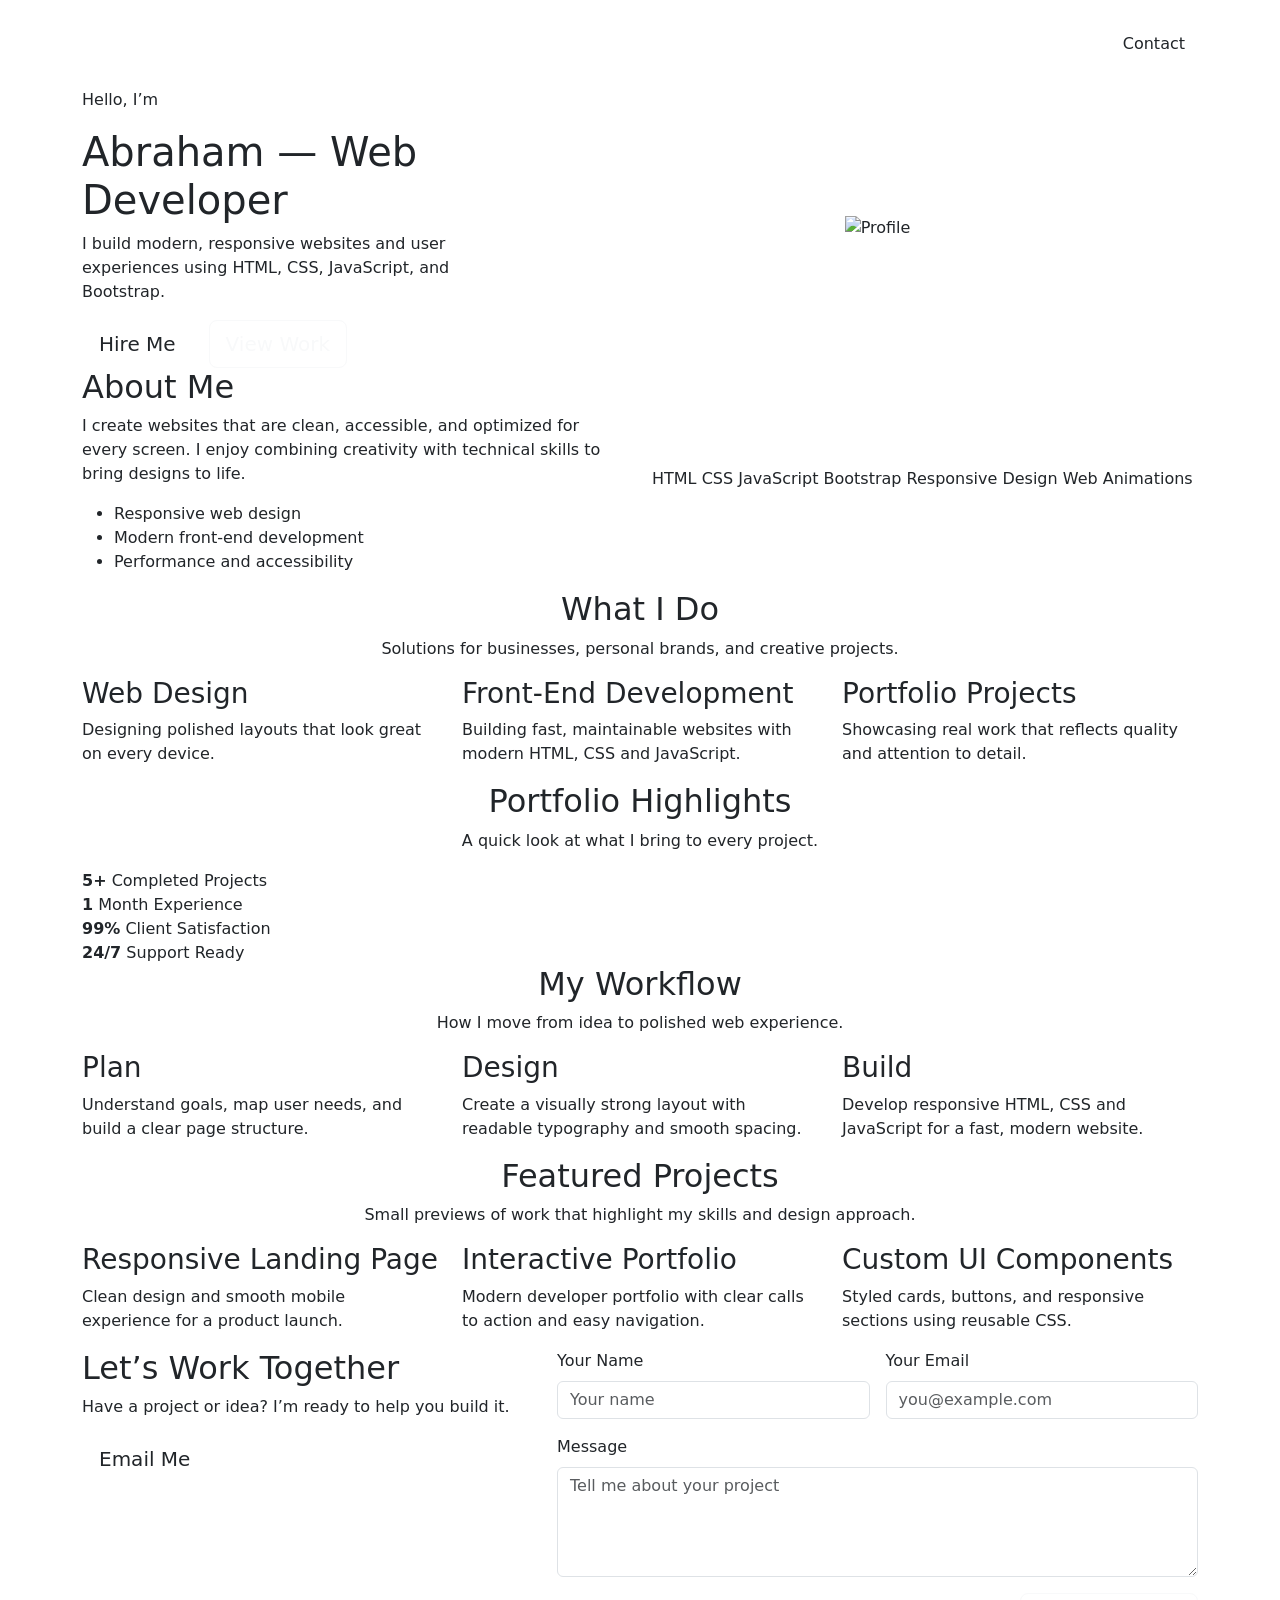
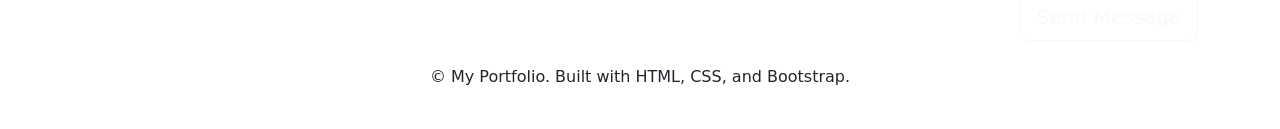
==== index.html @ f7778960 "Add files via upload" ====
<!DOCTYPE html>
<html lang="en">
<head>
    <meta charset="UTF-8">
    <meta name="viewport" content="width=device-width, initial-scale=1.0">
    <meta name="description" content="Portfolio of a web developer showcasing skills, projects, and contact information.">
    <title>Portfolio | Web Developer</title>
    <link rel="preconnect" href="https://fonts.googleapis.com">
    <link rel="preconnect" href="https://fonts.gstatic.com" crossorigin>
    <link href="https://fonts.googleapis.com/css2?family=Inter:wght@400;500;600;700&display=swap" rel="stylesheet">
    <link href="https://cdn.jsdelivr.net/npm/bootstrap@5.3.8/dist/css/bootstrap.min.css" rel="stylesheet">
    <link rel="stylesheet" href="style.css">
</head>
<body>
    <header class="site-header py-3">
        <nav class="navbar navbar-expand-md navbar-dark">
            <div class="container">
                <a class="brand navbar-brand" href="#home">My Portfolio</a>
                <button class="navbar-toggler" type="button" data-bs-toggle="collapse" data-bs-target="#navMenu" aria-controls="navMenu" aria-expanded="false" aria-label="Toggle navigation">
                    <span class="navbar-toggler-icon"></span>
                </button>
                <div class="collapse navbar-collapse" id="navMenu">
                    <div class="navbar-nav ms-auto align-items-center gap-3">
                        <a class="nav-link" href="#home">Home</a>
                        <a class="nav-link" href="#about">About</a>
                        <a class="nav-link" href="#services">Services</a>
                        <a class="nav-link" href="#projects">Projects</a>
                        <a class="nav-link" href="#contact">Contact</a>
                        <a class="btn btn-custom d-none d-md-inline-block" href="#contact">Contact</a>
                    </div>
                </div>
            </div>
        </nav>
    </header>

    <main>
        <section id="home" class="hero-section">
            <div class="container">
                <div class="row align-items-center gy-4">
                    <div class="col-lg-5 text-center text-lg-start">
                        <p class="eyebrow">Hello, I’m</p>
                        <h1>Abraham — Web Developer</h1>
                        <p class="hero-copy">I build modern, responsive websites and user experiences using HTML, CSS, JavaScript, and Bootstrap.</p>
                        <div class="hero-actions d-flex flex-column flex-sm-row gap-3">
                            <a class="btn btn-custom btn-lg" href="#contact">Hire Me</a>
                            <a class="btn btn-outline-light btn-lg" href="#projects">View Work</a>
                        </div>
                    </div>
                    <div class="col-lg-5 offset-lg-1 text-center">
                        <div class="hero-card mx-auto">
                            <img src="D:\MY DATA\My Qoutes\1000012765.jpg" alt="Profile" class="hero-image">
                        </div>
                    </div>
                </div>
            </div>
        </section>

        <section id="about" class="section section-about">
            <div class="container">
                <div class="row align-items-center gy-4">
                    <div class="col-md-6">
                        <h2>About Me</h2>
                        <p>I create websites that are clean, accessible, and optimized for every screen. I enjoy combining creativity with technical skills to bring designs to life.</p>
                        <ul class="about-list">
                            <li>Responsive web design</li>
                            <li>Modern front-end development</li>
                            <li>Performance and accessibility</li>
                        </ul>
                    </div>
                    <div class="col-md-6">
                        <div class="skill-grid">
                            <span class="skill-badge">HTML</span>
                            <span class="skill-badge">CSS</span>
                            <span class="skill-badge">JavaScript</span>
                            <span class="skill-badge">Bootstrap</span>
                            <span class="skill-badge">Responsive Design</span>
                            <span class="skill-badge">Web Animations</span>
                        </div>
                    </div>
                </div>
            </div>
        </section>

        <section id="services" class="section section-services">
            <div class="container">
                <div class="section-header text-center">
                    <h2>What I Do</h2>
                    <p>Solutions for businesses, personal brands, and creative projects.</p>
                </div>
                <div class="row gy-4">
                    <div class="col-md-4">
                        <div class="service-card">
                            <h3>Web Design</h3>
                            <p>Designing polished layouts that look great on every device.</p>
                        </div>
                    </div>
                    <div class="col-md-4">
                        <div class="service-card">
                            <h3>Front-End Development</h3>
                            <p>Building fast, maintainable websites with modern HTML, CSS and JavaScript.</p>
                        </div>
                    </div>
                    <div class="col-md-4">
                        <div class="service-card">
                            <h3>Portfolio Projects</h3>
                            <p>Showcasing real work that reflects quality and attention to detail.</p>
                        </div>
                    </div>
                </div>
            </div>
        </section>

        <section id="stats" class="section section-stats">
            <div class="container">
                <div class="section-header text-center">
                    <h2>Portfolio Highlights</h2>
                    <p>A quick look at what I bring to every project.</p>
                </div>
                <div class="stat-grid">
                    <div class="stat-card">
                        <strong>5+</strong>
                        <span>Completed Projects</span>
                    </div>
                    <div class="stat-card">
                        <strong>1</strong>
                        <span>Month Experience</span>
                    </div>
                    <div class="stat-card">
                        <strong>99%</strong>
                        <span>Client Satisfaction</span>
                    </div>
                    <div class="stat-card">
                        <strong>24/7</strong>
                        <span>Support Ready</span>
                    </div>
                </div>
            </div>
        </section>

        <section id="workflow" class="section section-workflow">
            <div class="container">
                <div class="section-header text-center">
                    <h2>My Workflow</h2>
                    <p>How I move from idea to polished web experience.</p>
                </div>
                <div class="row gy-4">
                    <div class="col-md-4">
                        <div class="workflow-card">
                            <h3>Plan</h3>
                            <p>Understand goals, map user needs, and build a clear page structure.</p>
                        </div>
                    </div>
                    <div class="col-md-4">
                        <div class="workflow-card">
                            <h3>Design</h3>
                            <p>Create a visually strong layout with readable typography and smooth spacing.</p>
                        </div>
                    </div>
                    <div class="col-md-4">
                        <div class="workflow-card">
                            <h3>Build</h3>
                            <p>Develop responsive HTML, CSS and JavaScript for a fast, modern website.</p>
                        </div>
                    </div>
                </div>
            </div>
        </section>

        <section id="projects" class="section section-projects">
            <div class="container">
                <div class="section-header text-center">
                    <h2>Featured Projects</h2>
                    <p>Small previews of work that highlight my skills and design approach.</p>
                </div>
                <div class="row gy-4">
                    <div class="col-md-4">
                        <div class="project-card">
                            <h3>Responsive Landing Page</h3>
                            <p>Clean design and smooth mobile experience for a product launch.</p>
                        </div>
                    </div>
                    <div class="col-md-4">
                        <div class="project-card">
                            <h3>Interactive Portfolio</h3>
                            <p>Modern developer portfolio with clear calls to action and easy navigation.</p>
                        </div>
                    </div>
                    <div class="col-md-4">
                        <div class="project-card">
                            <h3>Custom UI Components</h3>
                            <p>Styled cards, buttons, and responsive sections using reusable CSS.</p>
                        </div>
                    </div>
                </div>
            </div>
        </section>

        <section id="contact" class="section section-contact">
            <div class="container">
                <div class="row gy-4">
                    <div class="col-lg-5">
                        <div class="contact-panel">
                            <h2>Let’s Work Together</h2>
                            <p>Have a project or idea? I’m ready to help you build it.</p>
                            <a class="btn btn-custom btn-lg" href="mailto:rajaking11235@gmail.com">Email Me</a>
                        </div>
                    </div>
                    <div class="col-lg-7">
                        <form class="contact-form" id="contactForm">
                            <div class="row g-3">
                                <div class="col-md-6">
                                    <label class="form-label" for="name">Your Name</label>
                                    <input class="form-control" type="text" id="name" placeholder="Your name">
                                </div>
                                <div class="col-md-6">
                                    <label class="form-label" for="email">Your Email</label>
                                    <input class="form-control" type="email" id="email" placeholder="you@example.com">
                                </div>
                                <div class="col-12">
                                    <label class="form-label" for="message">Message</label>
                                    <textarea class="form-control" id="message" rows="4" placeholder="Tell me about your project"></textarea>
                                </div>
                                <div class="col-12 text-end">
                                    <button class="btn btn-outline-light btn-lg" type="submit">Send Message</button>
                                </div>
                            </div>
                        </form>
                    </div>
                </div>
            </div>
        </section>
    </main>

    <footer class="site-footer py-4">
        <div class="container text-center">
            <p>© <span id="year"></span> My Portfolio. Built with HTML, CSS, and Bootstrap.</p>
        </div>
    </footer>

    <script src="https://cdn.jsdelivr.net/npm/bootstrap@5.3.8/dist/js/bootstrap.bundle.min.js"></script>
    <script src="script.js"></script>
</body>
</html>
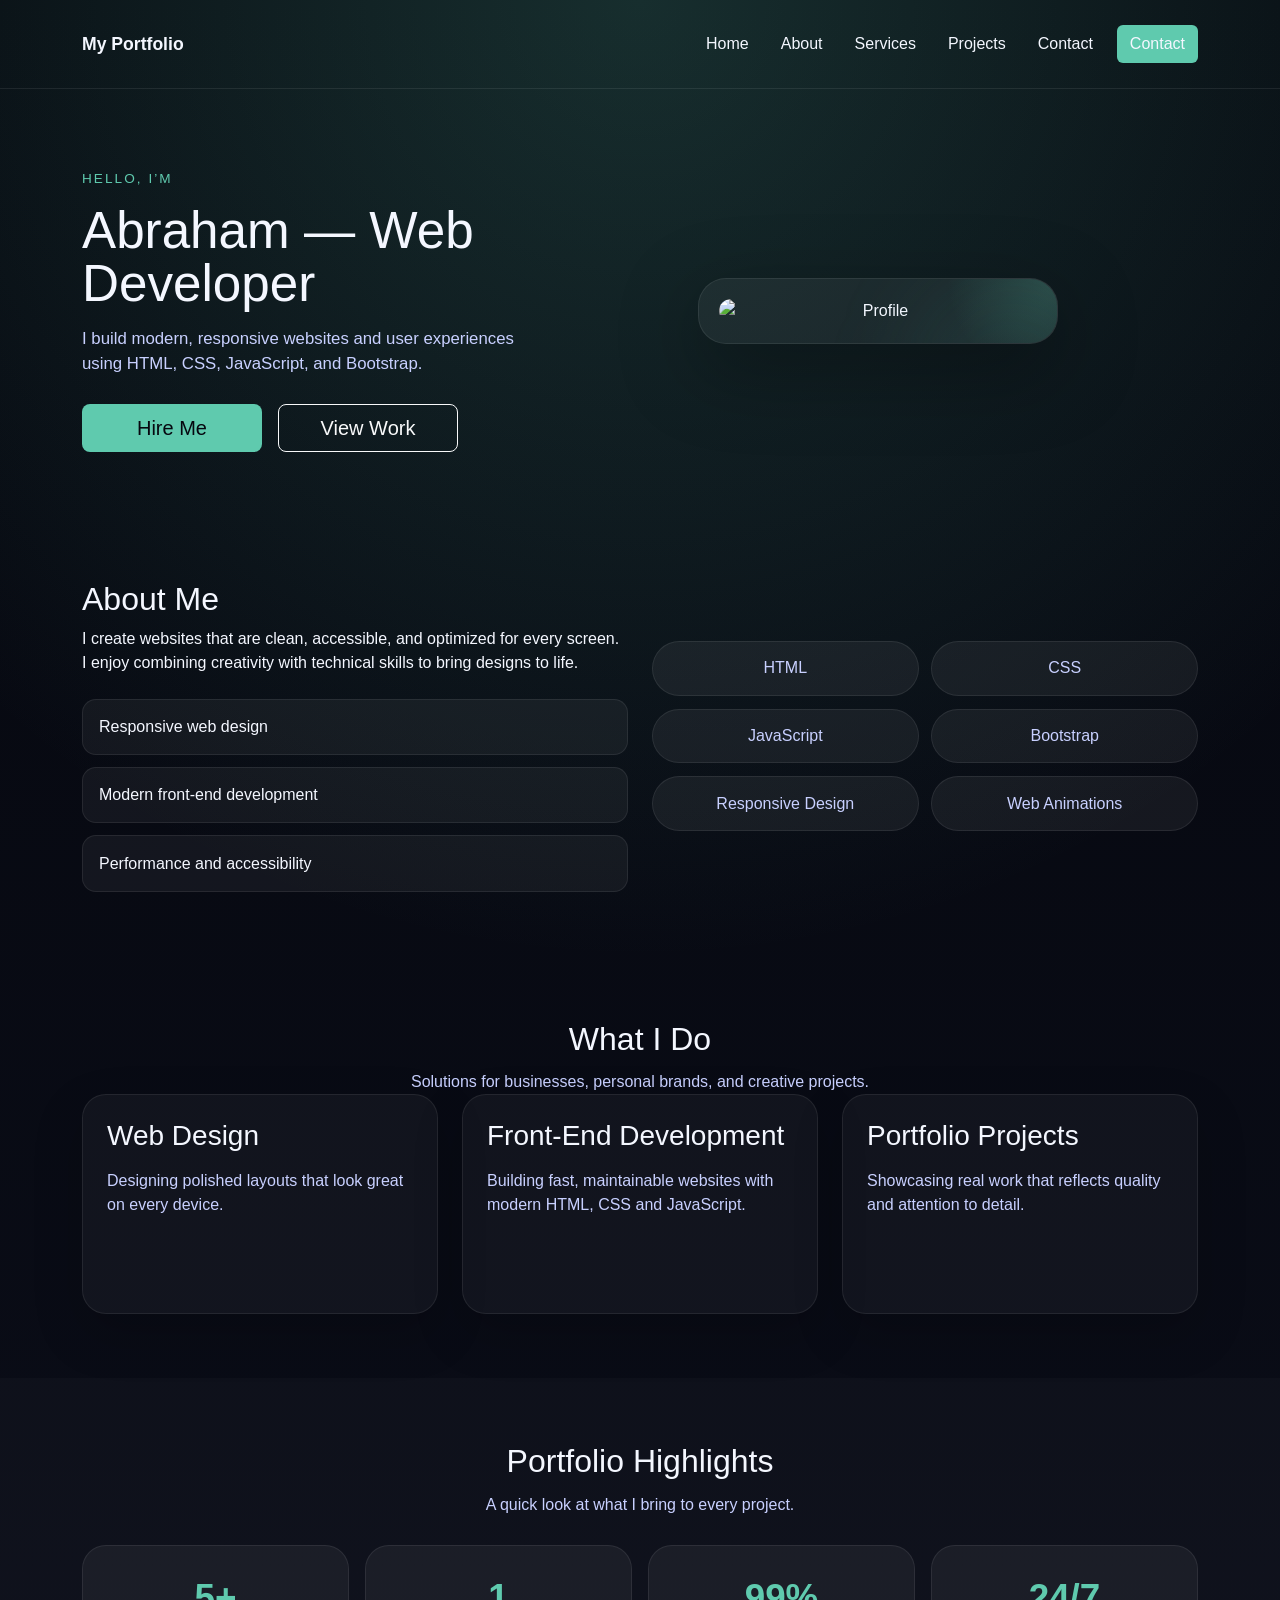
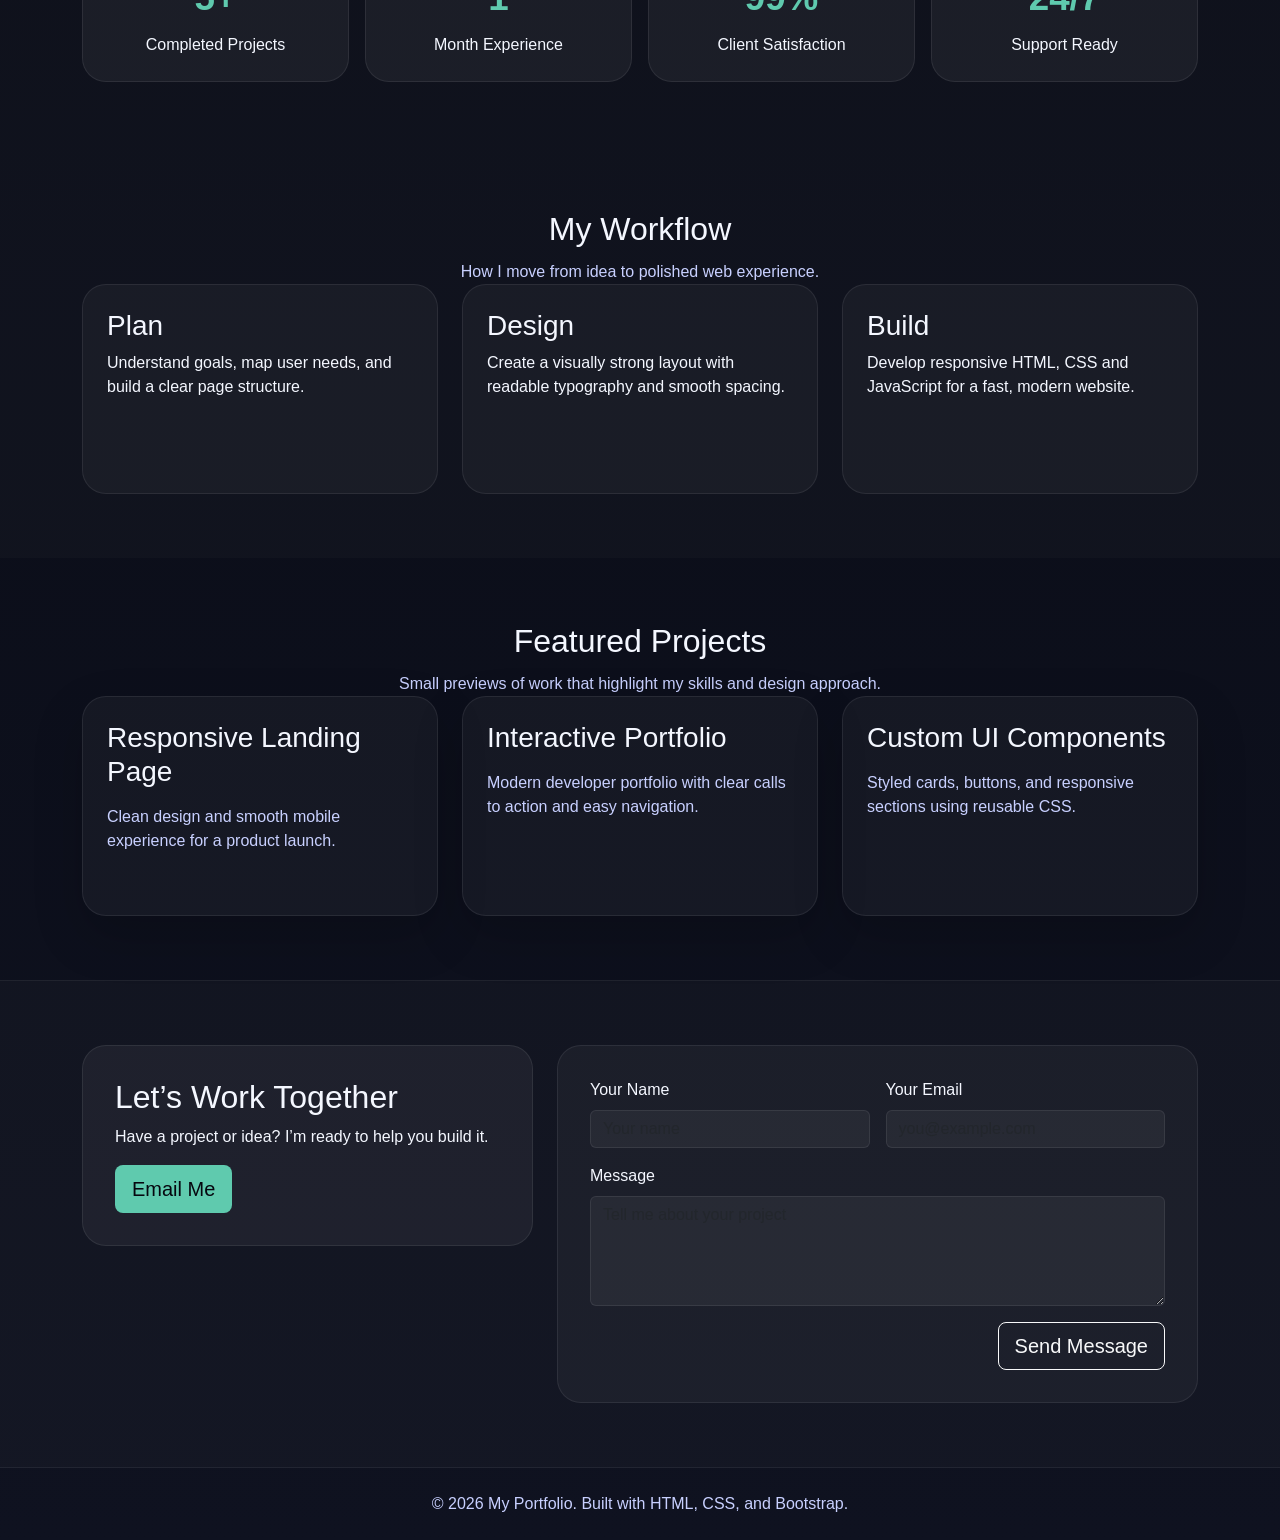
==== commit b032a627: "Add files via upload" ====
--- a/index.html
+++ b/index.html
@@ -48,7 +48,7 @@
                     </div>
                     <div class="col-lg-5 offset-lg-1 text-center">
                         <div class="hero-card mx-auto">
-                            <img src="D:\MY DATA\My Qoutes\1000012765.jpg" alt="Profile" class="hero-image">
+                            <img src="C:\Users\ABRAHIM\Documents\MY PROJECTS\EDITING\WEB\WEB\PortFolio\1000012765.jpg"alt="Profile" class="hero-image">
                         </div>
                     </div>
                 </div>
--- a/style.css
+++ b/style.css
@@ -0,0 +1,345 @@
+:root {
+    color-scheme: dark;
+    --bg: #06070f;
+    --surface: rgba(255, 255, 255, 0.05);
+    --primary: #5fcaae;
+    --primary-strong: #3db68d;
+    --text: #f4f7ff;
+    --muted: #c8d0ff;
+    --border: rgba(255, 255, 255, 0.08);
+    --shadow: 0 24px 80px rgba(0, 0, 0, 0.35);
+}
+
+* {
+    box-sizing: border-box;
+}
+
+body {
+    margin: 0;
+    font-family: 'Inter', sans-serif;
+    background: radial-gradient(circle at top, rgba(95, 202, 174, 0.2), transparent 30%),
+                linear-gradient(180deg, #05070e 0%, #0f1220 100%);
+    color: var(--text);
+}
+
+img {
+    max-width: 100%;
+    display: block;
+}
+
+.site-header {
+    border-bottom: 1px solid var(--border);
+}
+
+.brand {
+    font-weight: 700;
+    color: var(--text);
+    text-decoration: none;
+    font-size: 1.1rem;
+}
+
+.nav-menu a,
+.site-header .btn-custom {
+    color: var(--text);
+}
+
+.nav-menu a {
+    text-decoration: none;
+    font-weight: 500;
+    padding: 0.7rem 0.9rem;
+    transition: color 0.2s ease, transform 0.2s ease;
+}
+
+.nav-menu a:hover {
+    color: var(--primary);
+    transform: translateY(-1px);
+}
+
+.btn-custom {
+    background-color: var(--primary);
+    border-color: transparent;
+    color: #06070f;
+}
+
+.btn-custom:hover,
+.btn-outline-light:hover {
+    background-color: var(--primary-strong);
+    border-color: var(--primary-strong);
+    color: #06070f;
+}
+
+.hero-section {
+    padding: 5rem 0 4rem;
+}
+
+.eyebrow {
+    color: var(--primary);
+    letter-spacing: 0.15em;
+    text-transform: uppercase;
+    margin-bottom: 1rem;
+    font-size: 0.85rem;
+}
+
+.hero-section h1 {
+    font-size: clamp(2.7rem, 4vw, 4rem);
+    line-height: 1.02;
+    margin-bottom: 1rem;
+}
+
+.hero-copy {
+    color: var(--muted);
+    max-width: 38rem;
+    margin-bottom: 1.75rem;
+    font-size: 1.05rem;
+}
+
+.hero-actions .btn {
+    min-width: 180px;
+}
+
+.hero-card {
+    max-width: 360px;
+    margin: 0 auto;
+    padding: 1.25rem;
+    background: rgba(255, 255, 255, 0.05);
+    border: 1px solid var(--border);
+    border-radius: 28px;
+    box-shadow: var(--shadow);
+    position: relative;
+    overflow: hidden;
+}
+
+.hero-card::before {
+    content: "";
+    position: absolute;
+    inset: 0;
+    background: radial-gradient(circle at top right, rgba(95, 202, 174, 0.22), transparent 30%);
+    pointer-events: none;
+}
+
+.hero-card::after {
+    content: "";
+    position: absolute;
+    top: -20%;
+    right: -18%;
+    width: 220px;
+    height: 220px;
+    background: rgba(95, 202, 174, 0.08);
+    border-radius: 50%;
+    filter: blur(40px);
+}
+
+.hero-image {
+    border-radius: 24px;
+}
+
+.section {
+    padding: 4rem 0;
+}
+
+.section-stats,
+.section-workflow {
+    background: rgba(255, 255, 255, 0.02);
+}
+
+.stat-grid {
+    display: grid;
+    grid-template-columns: repeat(4, minmax(0, 1fr));
+    gap: 1rem;
+    margin-top: 1.75rem;
+}
+
+.stat-card {
+    padding: 1.5rem;
+    border-radius: 24px;
+    background: rgba(255, 255, 255, 0.05);
+    border: 1px solid rgba(255, 255, 255, 0.08);
+    text-align: center;
+}
+
+.stat-card strong {
+    display: block;
+    font-size: 2.3rem;
+    margin-bottom: 0.5rem;
+    color: var(--primary);
+}
+
+.workflow-card {
+    padding: 1.5rem;
+    border-radius: 24px;
+    background: rgba(255, 255, 255, 0.04);
+    border: 1px solid rgba(255, 255, 255, 0.08);
+    min-height: 210px;
+    transition: transform 0.25s ease, box-shadow 0.25s ease;
+}
+
+.workflow-card:hover {
+    transform: translateY(-6px);
+    box-shadow: 0 24px 60px rgba(0, 0, 0, 0.18);
+}
+
+.contact-panel {
+    padding: 2rem;
+    border-radius: 24px;
+    background: rgba(255, 255, 255, 0.05);
+    border: 1px solid rgba(255, 255, 255, 0.08);
+}
+
+.contact-form {
+    padding: 2rem;
+    border-radius: 24px;
+    background: rgba(255, 255, 255, 0.04);
+    border: 1px solid rgba(255, 255, 255, 0.08);
+}
+
+.contact-form .form-control {
+    background: rgba(255, 255, 255, 0.05);
+    border: 1px solid rgba(255, 255, 255, 0.08);
+    color: var(--text);
+}
+
+.contact-form .form-control:focus {
+    border-color: var(--primary);
+    box-shadow: 0 0 0 0.15rem rgba(95, 202, 174, 0.18);
+}
+
+.navbar-nav .nav-link {
+    color: var(--text);
+    font-weight: 500;
+}
+
+.navbar-nav .nav-link:hover,
+.navbar-nav .nav-link:focus {
+    color: var(--primary);
+}
+
+.navbar-dark .navbar-toggler-icon {
+    filter: invert(1);
+}
+
+@media (max-width: 991px) {
+    .stat-grid {
+        grid-template-columns: repeat(2, minmax(0, 1fr));
+    }
+}
+
+@media (max-width: 767px) {
+    .nav-menu {
+        display: none !important;
+    }
+
+    .site-header {
+        text-align: center;
+    }
+
+    .hero-actions {
+        justify-content: center;
+    }
+
+    .skill-grid {
+        grid-template-columns: 1fr;
+    }
+
+    .stat-grid {
+        grid-template-columns: 1fr;
+    }
+}
+
+
+.section-header h2 {
+    font-size: 2rem;
+    margin-bottom: 0.75rem;
+}
+
+.section-header p {
+    color: var(--muted);
+    max-width: 42rem;
+    margin: 0 auto;
+}
+
+.about-list {
+    list-style: none;
+    padding: 0;
+    margin: 1.5rem 0 0;
+    display: grid;
+    gap: 0.75rem;
+}
+
+.about-list li {
+    background: rgba(255, 255, 255, 0.05);
+    border: 1px solid var(--border);
+    padding: 0.95rem 1rem;
+    border-radius: 14px;
+}
+
+.skill-grid {
+    display: grid;
+    grid-template-columns: repeat(2, minmax(0, 1fr));
+    gap: 0.8rem;
+}
+
+.skill-badge {
+    display: inline-flex;
+    align-items: center;
+    justify-content: center;
+    padding: 0.9rem 1rem;
+    border-radius: 999px;
+    background: rgba(255, 255, 255, 0.06);
+    border: 1px solid var(--border);
+    color: var(--muted);
+    font-weight: 500;
+}
+
+.service-card,
+.project-card {
+    padding: 1.5rem;
+    border-radius: 24px;
+    background: rgba(255, 255, 255, 0.04);
+    border: 1px solid var(--border);
+    min-height: 220px;
+    box-shadow: 0 20px 50px rgba(0, 0, 0, 0.18);
+}
+
+.service-card h3,
+.project-card h3 {
+    margin-bottom: 1rem;
+}
+
+.service-card p,
+.project-card p {
+    color: var(--muted);
+}
+
+.section-contact {
+    background: rgba(255, 255, 255, 0.02);
+    border-top: 1px solid rgba(255, 255, 255, 0.06);
+}
+
+.site-footer {
+    border-top: 1px solid rgba(255, 255, 255, 0.08);
+    background: transparent;
+}
+
+.site-footer p {
+    margin: 0;
+    color: var(--muted);
+}
+
+@media (max-width: 767px) {
+    .nav-menu {
+        display: none !important;
+    }
+
+    .site-header {
+        text-align: center;
+    }
+
+    .hero-actions {
+        justify-content: center;
+    }
+
+    .skill-grid {
+        grid-template-columns: 1fr;
+    }
+}
+
